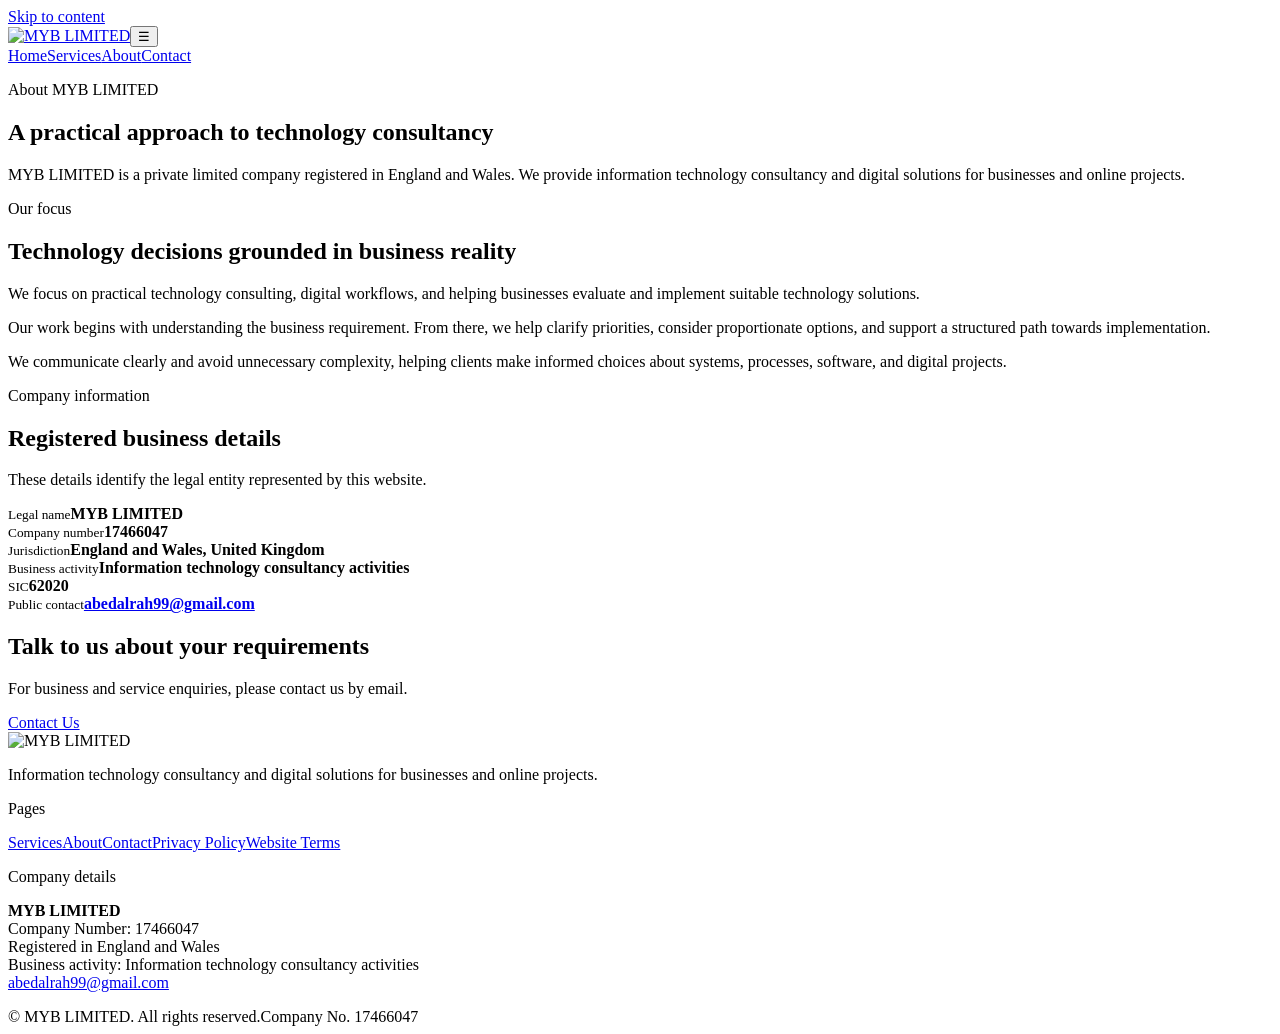
==== about.html @ 1110cd2f "Add MYB LIMITED website pages" ====
<!doctype html><html lang="en"><head><meta charset="utf-8"><meta name="viewport" content="width=device-width,initial-scale=1"><title>About MYB LIMITED | UK IT Consultancy</title><meta name="description" content="MYB LIMITED is a private limited company registered in England and Wales, providing information technology consultancy and digital solutions."><meta name="theme-color" content="#172554"><link rel="canonical" href="https://moha66riu.github.io/myb-limited/about.html"><link rel="icon" href="assets/favicon.svg" type="image/svg+xml"><link rel="stylesheet" href="assets/styles.css"><meta property="og:type" content="website"><meta property="og:title" content="About MYB LIMITED"><meta property="og:description" content="A UK-registered information technology consultancy focused on practical digital solutions."><meta property="og:url" content="https://moha66riu.github.io/myb-limited/about.html"><meta property="og:image" content="https://moha66riu.github.io/myb-limited/assets/og-image.svg"></head><body>
<a class="skip-link" href="#main">Skip to content</a><header class="site-header"><div class="container nav-wrap"><a class="brand" href="index.html" aria-label="MYB LIMITED home"><img src="assets/logo.svg" alt="MYB LIMITED"></a><button class="menu-toggle" type="button" aria-controls="site-navigation" aria-expanded="false" aria-label="Open navigation">☰</button><nav class="site-nav" id="site-navigation" aria-label="Primary navigation"><a href="index.html">Home</a><a href="services.html">Services</a><a href="about.html" aria-current="page">About</a><a class="nav-cta" href="contact.html">Contact</a></nav></div></header>
<main id="main"><section class="page-hero"><div class="container"><p class="eyebrow">About MYB LIMITED</p><h1>A practical approach to technology consultancy</h1><p class="lead">MYB LIMITED is a private limited company registered in England and Wales. We provide information technology consultancy and digital solutions for businesses and online projects.</p></div></section><section class="section"><div class="container split"><div><p class="eyebrow">Our focus</p><h2>Technology decisions grounded in business reality</h2></div><div class="split-copy"><p>We focus on practical technology consulting, digital workflows, and helping businesses evaluate and implement suitable technology solutions.</p><p>Our work begins with understanding the business requirement. From there, we help clarify priorities, consider proportionate options, and support a structured path towards implementation.</p><p>We communicate clearly and avoid unnecessary complexity, helping clients make informed choices about systems, processes, software, and digital projects.</p></div></div></section><section class="section soft"><div class="container"><div class="section-head"><div><p class="eyebrow">Company information</p><h2>Registered business details</h2></div><p>These details identify the legal entity represented by this website.</p></div><div class="company-facts"><div class="fact"><small>Legal name</small><strong>MYB LIMITED</strong></div><div class="fact"><small>Company number</small><strong>17466047</strong></div><div class="fact"><small>Jurisdiction</small><strong>England and Wales, United Kingdom</strong></div><div class="fact"><small>Business activity</small><strong>Information technology consultancy activities</strong></div><div class="fact"><small>SIC</small><strong>62020</strong></div><div class="fact"><small>Public contact</small><strong><a href="mailto:abedalrah99@gmail.com">abedalrah99@gmail.com</a></strong></div></div></div></section><section class="section"><div class="container"><div class="cta-band"><div><h2>Talk to us about your requirements</h2><p>For business and service enquiries, please contact us by email.</p></div><a class="button" href="contact.html">Contact Us</a></div></div></section></main>
<footer class="site-footer"><div class="container"><div class="footer-grid"><div><img class="footer-logo" src="assets/logo.svg" alt="MYB LIMITED"><p class="footer-copy">Information technology consultancy and digital solutions for businesses and online projects.</p></div><div><p class="footer-title">Pages</p><nav class="footer-links"><a href="services.html">Services</a><a href="about.html">About</a><a href="contact.html">Contact</a><a href="privacy.html">Privacy Policy</a><a href="terms.html">Website Terms</a></nav></div><div><p class="footer-title">Company details</p><p class="footer-details"><strong>MYB LIMITED</strong><br>Company Number: 17466047<br>Registered in England and Wales<br>Business activity: Information technology consultancy activities<br><a href="mailto:abedalrah99@gmail.com">abedalrah99@gmail.com</a></p></div></div><div class="footer-bottom"><span>© <span data-year></span> MYB LIMITED. All rights reserved.</span><span>Company No. 17466047</span></div></div></footer><script src="assets/site.js" defer></script></body></html>
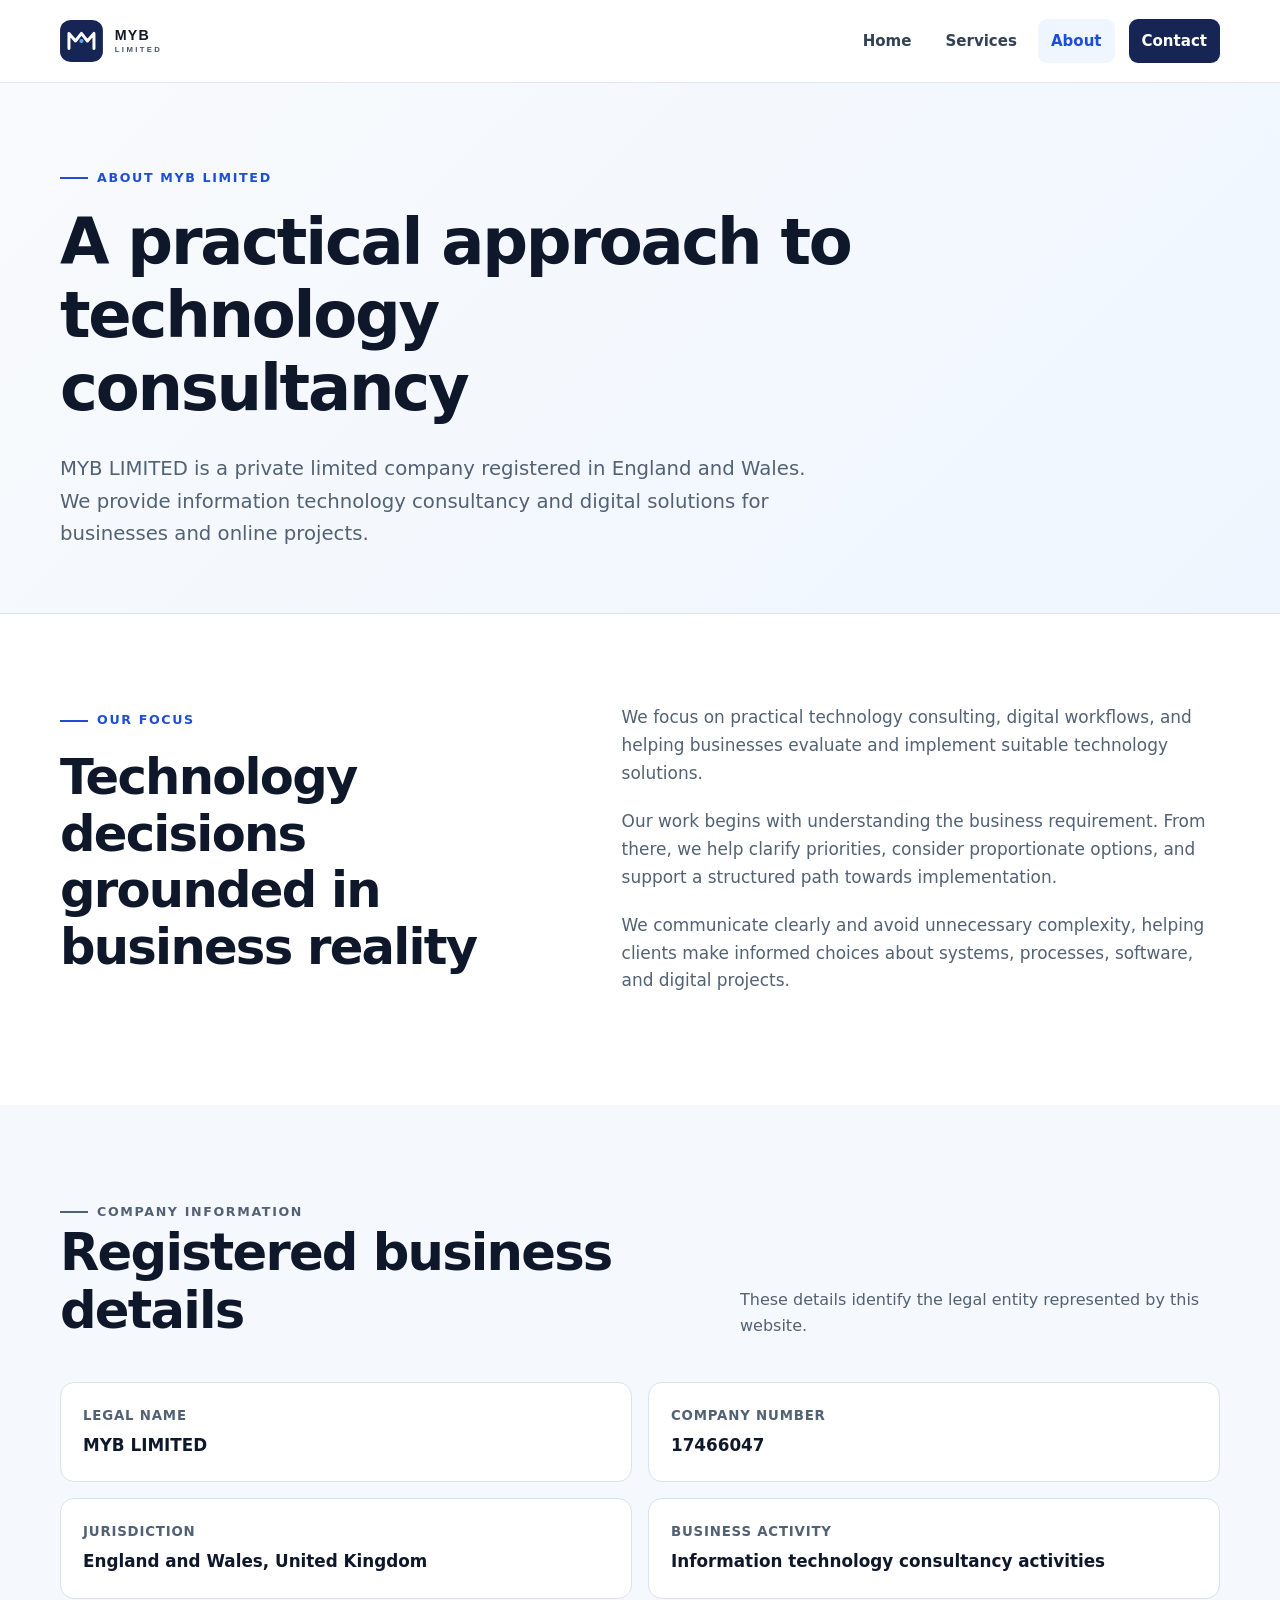
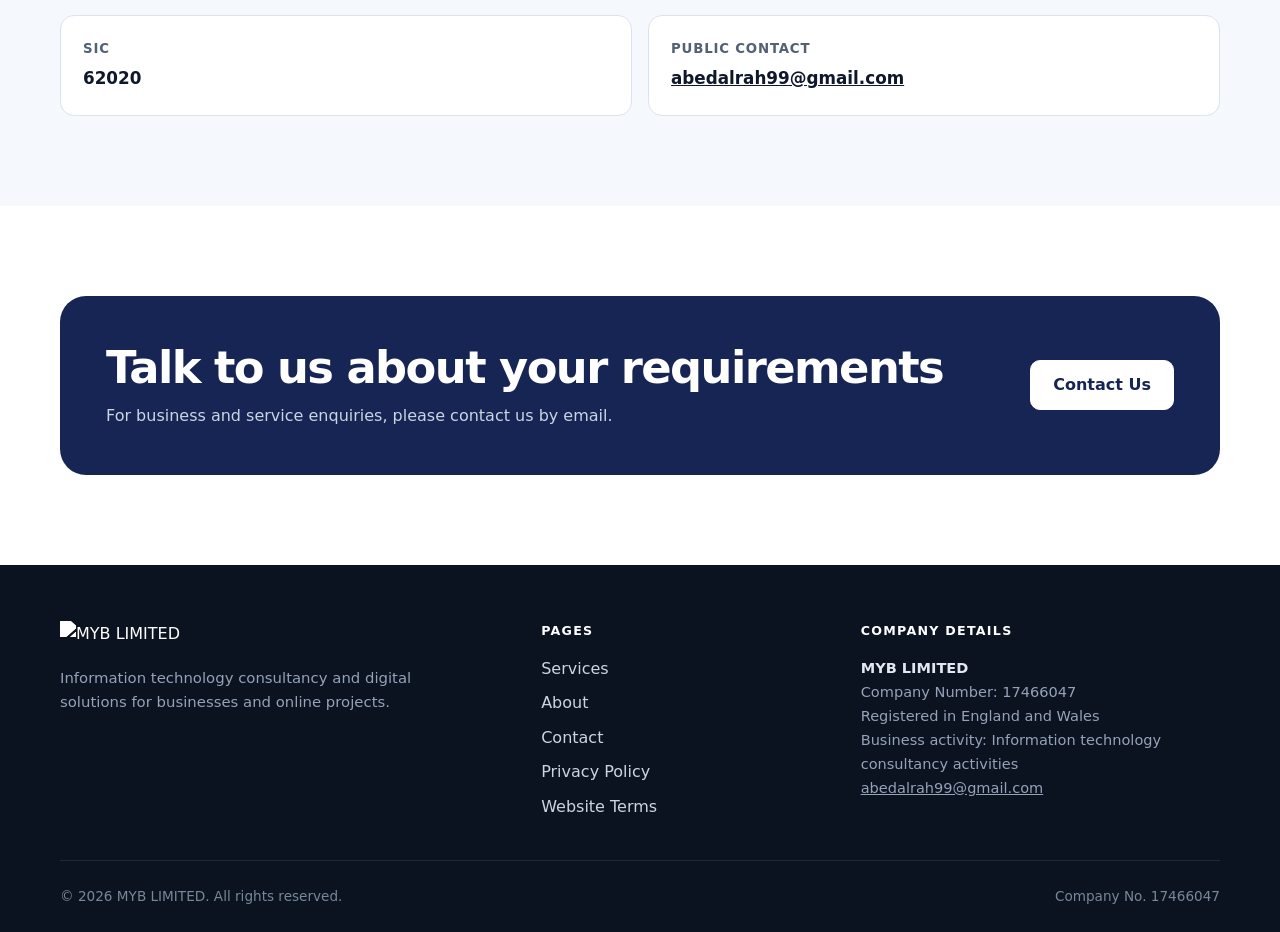
==== commit 88243723: "Refine MYB LIMITED brand presentation" ====
--- a/about.html
+++ b/about.html
@@ -1,4 +1,4 @@
 <!doctype html><html lang="en"><head><meta charset="utf-8"><meta name="viewport" content="width=device-width,initial-scale=1"><title>About MYB LIMITED | UK IT Consultancy</title><meta name="description" content="MYB LIMITED is a private limited company registered in England and Wales, providing information technology consultancy and digital solutions."><meta name="theme-color" content="#172554"><link rel="canonical" href="https://moha66riu.github.io/myb-limited/about.html"><link rel="icon" href="assets/favicon.svg" type="image/svg+xml"><link rel="stylesheet" href="assets/styles.css"><meta property="og:type" content="website"><meta property="og:title" content="About MYB LIMITED"><meta property="og:description" content="A UK-registered information technology consultancy focused on practical digital solutions."><meta property="og:url" content="https://moha66riu.github.io/myb-limited/about.html"><meta property="og:image" content="https://moha66riu.github.io/myb-limited/assets/og-image.svg"></head><body>
 <a class="skip-link" href="#main">Skip to content</a><header class="site-header"><div class="container nav-wrap"><a class="brand" href="index.html" aria-label="MYB LIMITED home"><img src="assets/logo.svg" alt="MYB LIMITED"></a><button class="menu-toggle" type="button" aria-controls="site-navigation" aria-expanded="false" aria-label="Open navigation">☰</button><nav class="site-nav" id="site-navigation" aria-label="Primary navigation"><a href="index.html">Home</a><a href="services.html">Services</a><a href="about.html" aria-current="page">About</a><a class="nav-cta" href="contact.html">Contact</a></nav></div></header>
 <main id="main"><section class="page-hero"><div class="container"><p class="eyebrow">About MYB LIMITED</p><h1>A practical approach to technology consultancy</h1><p class="lead">MYB LIMITED is a private limited company registered in England and Wales. We provide information technology consultancy and digital solutions for businesses and online projects.</p></div></section><section class="section"><div class="container split"><div><p class="eyebrow">Our focus</p><h2>Technology decisions grounded in business reality</h2></div><div class="split-copy"><p>We focus on practical technology consulting, digital workflows, and helping businesses evaluate and implement suitable technology solutions.</p><p>Our work begins with understanding the business requirement. From there, we help clarify priorities, consider proportionate options, and support a structured path towards implementation.</p><p>We communicate clearly and avoid unnecessary complexity, helping clients make informed choices about systems, processes, software, and digital projects.</p></div></div></section><section class="section soft"><div class="container"><div class="section-head"><div><p class="eyebrow">Company information</p><h2>Registered business details</h2></div><p>These details identify the legal entity represented by this website.</p></div><div class="company-facts"><div class="fact"><small>Legal name</small><strong>MYB LIMITED</strong></div><div class="fact"><small>Company number</small><strong>17466047</strong></div><div class="fact"><small>Jurisdiction</small><strong>England and Wales, United Kingdom</strong></div><div class="fact"><small>Business activity</small><strong>Information technology consultancy activities</strong></div><div class="fact"><small>SIC</small><strong>62020</strong></div><div class="fact"><small>Public contact</small><strong><a href="mailto:abedalrah99@gmail.com">abedalrah99@gmail.com</a></strong></div></div></div></section><section class="section"><div class="container"><div class="cta-band"><div><h2>Talk to us about your requirements</h2><p>For business and service enquiries, please contact us by email.</p></div><a class="button" href="contact.html">Contact Us</a></div></div></section></main>
-<footer class="site-footer"><div class="container"><div class="footer-grid"><div><img class="footer-logo" src="assets/logo.svg" alt="MYB LIMITED"><p class="footer-copy">Information technology consultancy and digital solutions for businesses and online projects.</p></div><div><p class="footer-title">Pages</p><nav class="footer-links"><a href="services.html">Services</a><a href="about.html">About</a><a href="contact.html">Contact</a><a href="privacy.html">Privacy Policy</a><a href="terms.html">Website Terms</a></nav></div><div><p class="footer-title">Company details</p><p class="footer-details"><strong>MYB LIMITED</strong><br>Company Number: 17466047<br>Registered in England and Wales<br>Business activity: Information technology consultancy activities<br><a href="mailto:abedalrah99@gmail.com">abedalrah99@gmail.com</a></p></div></div><div class="footer-bottom"><span>© <span data-year></span> MYB LIMITED. All rights reserved.</span><span>Company No. 17466047</span></div></div></footer><script src="assets/site.js" defer></script></body></html>
+<footer class="site-footer"><div class="container"><div class="footer-grid"><div><img class="footer-logo" src="assets/logo-light.svg" alt="MYB LIMITED"><p class="footer-copy">Information technology consultancy and digital solutions for businesses and online projects.</p></div><div><p class="footer-title">Pages</p><nav class="footer-links"><a href="services.html">Services</a><a href="about.html">About</a><a href="contact.html">Contact</a><a href="privacy.html">Privacy Policy</a><a href="terms.html">Website Terms</a></nav></div><div><p class="footer-title">Company details</p><p class="footer-details"><strong>MYB LIMITED</strong><br>Company Number: 17466047<br>Registered in England and Wales<br>Business activity: Information technology consultancy activities<br><a href="mailto:abedalrah99@gmail.com">abedalrah99@gmail.com</a></p></div></div><div class="footer-bottom"><span>© <span data-year></span> MYB LIMITED. All rights reserved.</span><span>Company No. 17466047</span></div></div></footer><script src="assets/site.js" defer></script></body></html>
--- a/assets/styles.css
+++ b/assets/styles.css
@@ -0,0 +1,177 @@
+:root {
+  --ink: #0f172a;
+  --muted: #526174;
+  --line: #dbe3ee;
+  --soft: #f5f8fc;
+  --brand: #1d4ed8;
+  --brand-dark: #172554;
+  --brand-light: #dbeafe;
+  --white: #fff;
+  --radius: 20px;
+  --shadow: 0 22px 55px rgba(15, 23, 42, .09);
+  --max: 1160px;
+}
+
+* { box-sizing: border-box; }
+html { scroll-behavior: smooth; }
+body {
+  margin: 0;
+  color: var(--ink);
+  background: var(--white);
+  font-family: Inter, ui-sans-serif, system-ui, -apple-system, BlinkMacSystemFont, "Segoe UI", sans-serif;
+  line-height: 1.65;
+  -webkit-font-smoothing: antialiased;
+}
+a { color: inherit; }
+img, svg { display: block; max-width: 100%; }
+.container { width: min(calc(100% - 40px), var(--max)); margin-inline: auto; }
+.skip-link { position: fixed; top: 10px; left: 10px; z-index: 100; padding: 10px 14px; color: #fff; background: var(--brand-dark); border-radius: 8px; transform: translateY(-150%); }
+.skip-link:focus { transform: none; }
+
+.site-header { position: sticky; top: 0; z-index: 50; background: rgba(255,255,255,.94); border-bottom: 1px solid rgba(219,227,238,.8); backdrop-filter: blur(16px); }
+.nav-wrap { min-height: 82px; display: flex; align-items: center; justify-content: space-between; gap: 28px; }
+.brand { display: inline-flex; align-items: center; text-decoration: none; }
+.brand img { width: 250px; height: auto; }
+.site-nav { display: flex; align-items: center; gap: 8px; }
+.site-nav a { padding: 10px 13px; color: #334155; text-decoration: none; font-size: .94rem; font-weight: 650; border-radius: 9px; }
+.site-nav a:hover, .site-nav a[aria-current="page"] { color: var(--brand); background: #eff6ff; }
+.site-nav .nav-cta { margin-left: 6px; color: #fff; background: var(--brand-dark); }
+.site-nav .nav-cta:hover, .site-nav .nav-cta[aria-current="page"] { color: #fff; background: var(--brand); }
+.menu-toggle { display: none; width: 44px; height: 44px; border: 1px solid var(--line); background: #fff; border-radius: 10px; font: inherit; font-size: 1.3rem; cursor: pointer; }
+
+.hero { overflow: hidden; padding: 96px 0 82px; background: linear-gradient(135deg, #fff 30%, #f4f7ff 100%); }
+.hero-grid { display: grid; grid-template-columns: 1.16fr .84fr; gap: 72px; align-items: center; }
+.eyebrow { display: inline-flex; align-items: center; gap: 9px; margin: 0 0 18px; color: var(--brand); font-size: .79rem; font-weight: 800; letter-spacing: .13em; text-transform: uppercase; }
+.eyebrow::before { content: ""; width: 28px; height: 2px; background: currentColor; }
+h1, h2, h3 { margin: 0; line-height: 1.14; letter-spacing: -.035em; }
+h1 { max-width: 820px; font-size: clamp(2.8rem, 6vw, 5.2rem); }
+.hero h1 span { display: block; margin-top: 12px; color: var(--brand); font-size: .57em; letter-spacing: -.02em; }
+.lead { max-width: 700px; margin: 28px 0 0; color: var(--muted); font-size: clamp(1.05rem, 1.8vw, 1.23rem); }
+.actions { display: flex; flex-wrap: wrap; gap: 14px; margin-top: 34px; }
+.button { display: inline-flex; align-items: center; justify-content: center; min-height: 50px; padding: 0 22px; border: 1px solid var(--brand-dark); color: #fff; background: var(--brand-dark); border-radius: 10px; text-decoration: none; font-weight: 750; cursor: pointer; }
+.button:hover { background: var(--brand); border-color: var(--brand); }
+.button.secondary { color: var(--ink); background: #fff; border-color: var(--line); }
+.button.secondary:hover { color: var(--brand); border-color: #93b4ec; }
+.hero-panel { position: relative; padding: 34px; background: var(--brand-dark); color: #fff; border-radius: 28px; box-shadow: var(--shadow); }
+.hero-panel::after { content: ""; position: absolute; inset: -16px 16px 16px -16px; z-index: -1; border: 1px solid #bfdbfe; border-radius: 28px; }
+.signal { display: grid; grid-template-columns: repeat(3, 1fr); gap: 10px; margin-bottom: 32px; }
+.signal span { height: 7px; border-radius: 999px; background: #3b82f6; }
+.signal span:nth-child(2) { background: #93c5fd; }
+.signal span:nth-child(3) { background: #fff; }
+.hero-panel h2 { max-width: 360px; font-size: 1.85rem; }
+.hero-panel p { margin: 18px 0 0; color: #cbd5e1; }
+.focus-list { display: grid; gap: 1px; margin-top: 28px; border: 1px solid rgba(255,255,255,.14); border-radius: 13px; overflow: hidden; }
+.focus-list div { display: flex; justify-content: space-between; gap: 12px; padding: 15px 17px; background: rgba(255,255,255,.055); }
+.focus-list span:last-child { color: #93c5fd; }
+
+.trust-strip { border-block: 1px solid var(--line); background: #fff; }
+.trust-grid { display: grid; grid-template-columns: repeat(3, 1fr); }
+.trust-item { padding: 26px 34px; border-right: 1px solid var(--line); }
+.trust-item:first-child { padding-left: 0; }
+.trust-item:last-child { border: 0; }
+.trust-item strong { display: block; font-size: .8rem; letter-spacing: .08em; text-transform: uppercase; }
+.trust-item span { color: var(--muted); font-size: .95rem; }
+
+.section { padding: 90px 0; }
+.section.soft { background: var(--soft); }
+.section-head { display: flex; justify-content: space-between; align-items: end; gap: 36px; margin-bottom: 42px; }
+.section-head h2 { max-width: 660px; font-size: clamp(2rem, 4vw, 3.2rem); }
+.section-head p { max-width: 480px; margin: 0; color: var(--muted); }
+.cards { display: grid; grid-template-columns: repeat(3, 1fr); gap: 20px; }
+.card { padding: 30px; background: #fff; border: 1px solid var(--line); border-radius: var(--radius); transition: transform .2s ease, box-shadow .2s ease; }
+.card:hover { transform: translateY(-3px); box-shadow: var(--shadow); }
+.card-icon { display: grid; place-items: center; width: 46px; height: 46px; margin-bottom: 25px; color: var(--brand); background: var(--brand-light); border-radius: 12px; font-size: 1.1rem; font-weight: 900; }
+.card h3 { font-size: 1.25rem; }
+.card p { margin: 12px 0 0; color: var(--muted); }
+.split { display: grid; grid-template-columns: .9fr 1.1fr; gap: 72px; align-items: start; }
+.split h2 { font-size: clamp(2rem, 4vw, 3.1rem); }
+.split-copy > p { margin: 0 0 20px; color: var(--muted); font-size: 1.06rem; }
+.principles { display: grid; gap: 14px; margin-top: 28px; }
+.principle { display: grid; grid-template-columns: 38px 1fr; gap: 15px; align-items: start; padding: 18px; border: 1px solid var(--line); border-radius: 14px; }
+.principle b { display: grid; place-items: center; width: 34px; height: 34px; color: var(--brand); background: #eff6ff; border-radius: 9px; }
+.principle strong { display: block; margin-bottom: 3px; }
+.principle span { color: var(--muted); font-size: .93rem; }
+.cta-band { display: flex; align-items: center; justify-content: space-between; gap: 32px; padding: 46px; color: #fff; background: var(--brand-dark); border-radius: 26px; }
+.cta-band h2 { font-size: clamp(1.8rem, 4vw, 2.8rem); }
+.cta-band p { margin: 10px 0 0; color: #cbd5e1; }
+.cta-band .button { color: var(--brand-dark); background: #fff; border-color: #fff; white-space: nowrap; }
+
+.page-hero { padding: 78px 0 62px; background: linear-gradient(135deg, #f8fafc, #eff6ff); border-bottom: 1px solid var(--line); }
+.page-hero h1 { max-width: 800px; font-size: clamp(2.5rem, 5vw, 4.3rem); }
+.page-hero .lead { max-width: 760px; }
+.service-detail { display: grid; grid-template-columns: 1fr 2fr; gap: 30px; padding: 32px 0; border-top: 1px solid var(--line); }
+.service-detail h2 { font-size: 1.45rem; }
+.service-detail p { margin: 0; color: var(--muted); }
+.company-facts { display: grid; grid-template-columns: repeat(2, 1fr); gap: 16px; margin-top: 32px; }
+.fact { padding: 22px; background: #fff; border: 1px solid var(--line); border-radius: 14px; }
+.fact small { display: block; margin-bottom: 5px; color: var(--muted); font-weight: 700; text-transform: uppercase; letter-spacing: .06em; }
+.fact strong { font-size: 1.05rem; }
+
+.contact-grid { display: grid; grid-template-columns: .8fr 1.2fr; gap: 48px; align-items: start; }
+.contact-card { padding: 30px; color: #fff; background: var(--brand-dark); border-radius: 20px; }
+.contact-card a { color: #bfdbfe; overflow-wrap: anywhere; }
+.contact-card p { color: #cbd5e1; }
+.contact-form { padding: 34px; border: 1px solid var(--line); border-radius: 20px; box-shadow: var(--shadow); }
+.form-grid { display: grid; grid-template-columns: 1fr 1fr; gap: 18px; }
+.field { display: grid; gap: 7px; }
+.field.full { grid-column: 1 / -1; }
+label { font-weight: 700; font-size: .92rem; }
+input, textarea { width: 100%; padding: 13px 14px; color: var(--ink); background: #fff; border: 1px solid #cbd5e1; border-radius: 9px; font: inherit; }
+textarea { min-height: 150px; resize: vertical; }
+input:focus, textarea:focus { outline: 3px solid #dbeafe; border-color: var(--brand); }
+.form-note { margin: 14px 0 0; color: var(--muted); font-size: .88rem; }
+.form-status { margin: 14px 0 0; color: var(--brand-dark); font-weight: 700; }
+
+.legal { max-width: 820px; }
+.legal h2 { margin: 36px 0 10px; font-size: 1.55rem; }
+.legal p, .legal li { color: var(--muted); }
+.legal a { color: var(--brand); }
+
+.site-footer { padding: 56px 0 25px; color: #cbd5e1; background: #0b1220; }
+.footer-grid { display: grid; grid-template-columns: 1.2fr .75fr 1fr; gap: 50px; padding-bottom: 40px; }
+.footer-logo { width: 210px; filter: brightness(0) invert(1); }
+.footer-copy { max-width: 380px; margin: 18px 0 0; color: #94a3b8; font-size: .93rem; }
+.footer-title { margin: 0 0 14px; color: #fff; font-size: .79rem; font-weight: 800; letter-spacing: .1em; text-transform: uppercase; }
+.footer-links { display: grid; gap: 8px; }
+.footer-links a { color: #cbd5e1; text-decoration: none; }
+.footer-links a:hover { color: #fff; }
+.footer-details { margin: 0; color: #94a3b8; font-size: .91rem; }
+.footer-details strong { color: #e2e8f0; }
+.footer-bottom { display: flex; justify-content: space-between; gap: 20px; padding-top: 24px; border-top: 1px solid #1e293b; color: #789; font-size: .85rem; }
+
+@media (max-width: 860px) {
+  .menu-toggle { display: inline-grid; place-items: center; }
+  .site-nav { display: none; position: absolute; top: 72px; left: 20px; right: 20px; padding: 12px; align-items: stretch; flex-direction: column; background: #fff; border: 1px solid var(--line); border-radius: 14px; box-shadow: var(--shadow); }
+  .site-nav.open { display: flex; }
+  .site-nav .nav-cta { margin-left: 0; text-align: center; }
+  .hero { padding-top: 68px; }
+  .hero-grid, .split, .contact-grid { grid-template-columns: 1fr; gap: 42px; }
+  .hero-panel { max-width: 610px; }
+  .section-head { display: block; }
+  .section-head p { margin-top: 18px; }
+  .cards { grid-template-columns: repeat(2, 1fr); }
+  .footer-grid { grid-template-columns: 1fr 1fr; }
+  .footer-grid > :first-child { grid-column: 1 / -1; }
+}
+
+@media (max-width: 590px) {
+  .container { width: min(calc(100% - 28px), var(--max)); }
+  .nav-wrap { min-height: 72px; }
+  .brand img { width: 205px; }
+  .hero, .section { padding-block: 64px; }
+  .page-hero { padding-block: 58px 46px; }
+  .trust-grid, .cards, .company-facts, .form-grid { grid-template-columns: 1fr; }
+  .trust-item, .trust-item:first-child { padding: 18px 0; border-right: 0; border-bottom: 1px solid var(--line); }
+  .trust-item:last-child { border-bottom: 0; }
+  .service-detail { grid-template-columns: 1fr; gap: 10px; }
+  .cta-band { align-items: flex-start; flex-direction: column; padding: 30px; }
+  .contact-form { padding: 24px; }
+  .footer-grid { grid-template-columns: 1fr; gap: 32px; }
+  .footer-grid > :first-child { grid-column: auto; }
+  .footer-bottom { flex-direction: column; }
+}
+
+@media (prefers-reduced-motion: reduce) {
+  html { scroll-behavior: auto; }
+  *, *::before, *::after { transition-duration: .01ms !important; }
+}
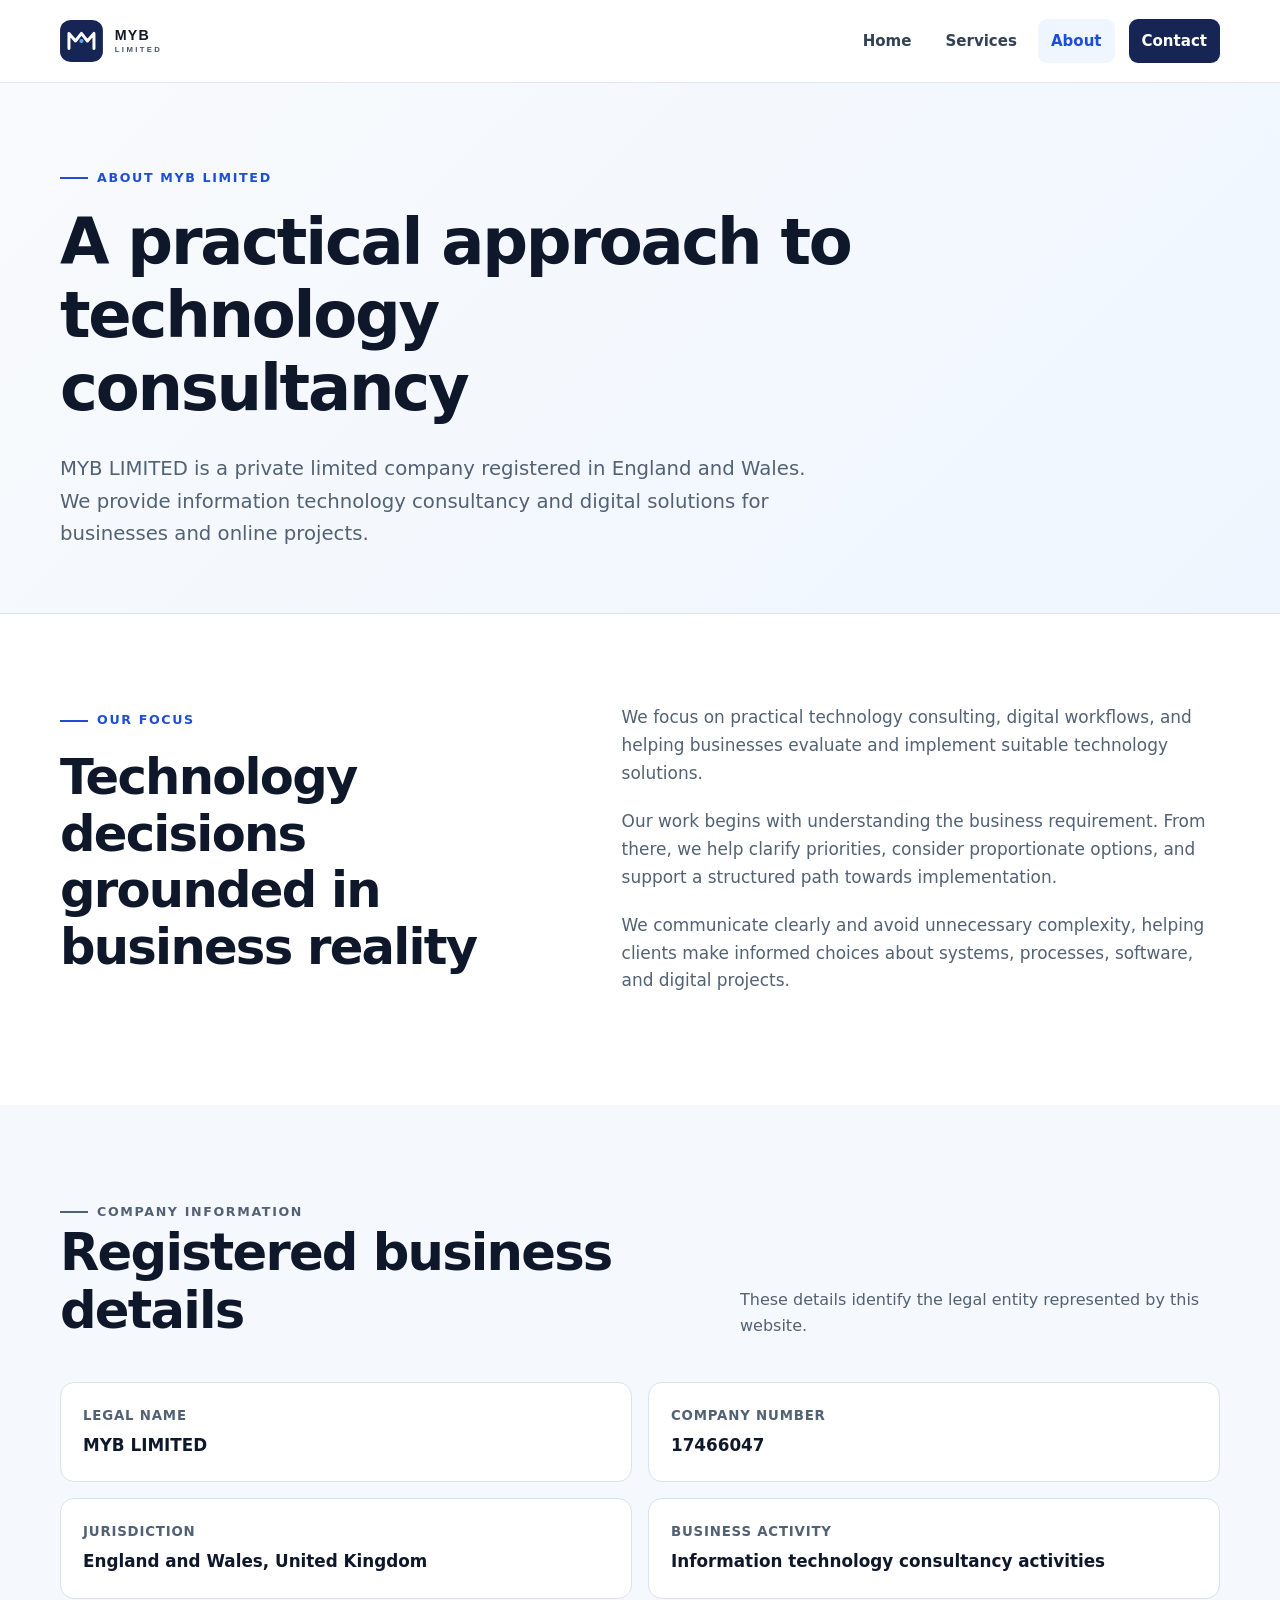
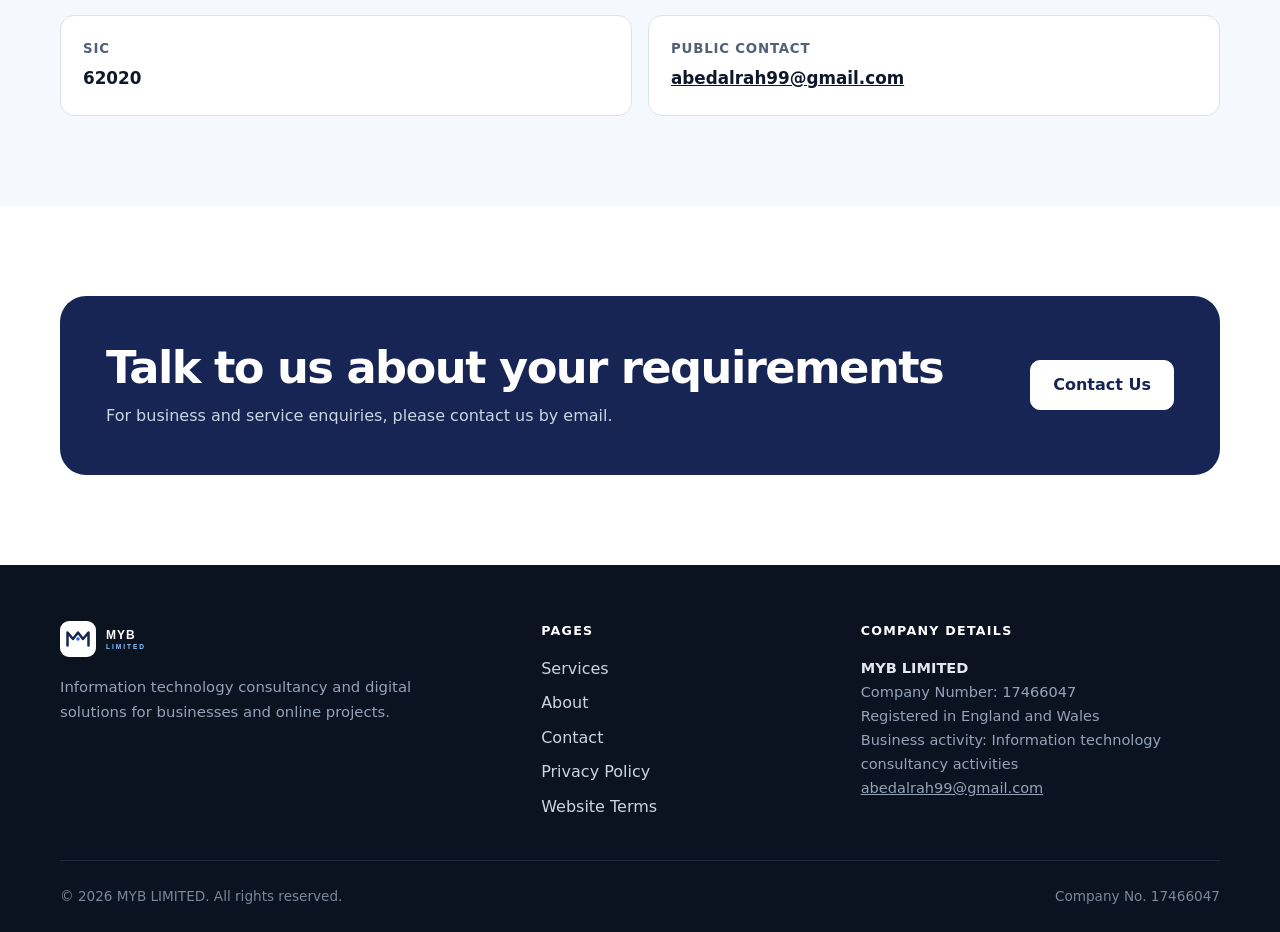
==== commit e13b6c27: "Configure myblimited.co.uk custom domain" ====
--- a/about.html
+++ b/about.html
@@ -1,4 +1,4 @@
-<!doctype html><html lang="en"><head><meta charset="utf-8"><meta name="viewport" content="width=device-width,initial-scale=1"><title>About MYB LIMITED | UK IT Consultancy</title><meta name="description" content="MYB LIMITED is a private limited company registered in England and Wales, providing information technology consultancy and digital solutions."><meta name="theme-color" content="#172554"><link rel="canonical" href="https://moha66riu.github.io/myb-limited/about.html"><link rel="icon" href="assets/favicon.svg" type="image/svg+xml"><link rel="stylesheet" href="assets/styles.css"><meta property="og:type" content="website"><meta property="og:title" content="About MYB LIMITED"><meta property="og:description" content="A UK-registered information technology consultancy focused on practical digital solutions."><meta property="og:url" content="https://moha66riu.github.io/myb-limited/about.html"><meta property="og:image" content="https://moha66riu.github.io/myb-limited/assets/og-image.svg"></head><body>
+<!doctype html><html lang="en"><head><meta charset="utf-8"><meta name="viewport" content="width=device-width,initial-scale=1"><title>About MYB LIMITED | UK IT Consultancy</title><meta name="description" content="MYB LIMITED is a private limited company registered in England and Wales, providing information technology consultancy and digital solutions."><meta name="theme-color" content="#172554"><link rel="canonical" href="https://myblimited.co.uk/about.html"><link rel="icon" href="assets/favicon.svg" type="image/svg+xml"><link rel="stylesheet" href="assets/styles.css"><meta property="og:type" content="website"><meta property="og:title" content="About MYB LIMITED"><meta property="og:description" content="A UK-registered information technology consultancy focused on practical digital solutions."><meta property="og:url" content="https://myblimited.co.uk/about.html"><meta property="og:image" content="https://myblimited.co.uk/assets/og-image.svg"></head><body>
 <a class="skip-link" href="#main">Skip to content</a><header class="site-header"><div class="container nav-wrap"><a class="brand" href="index.html" aria-label="MYB LIMITED home"><img src="assets/logo.svg" alt="MYB LIMITED"></a><button class="menu-toggle" type="button" aria-controls="site-navigation" aria-expanded="false" aria-label="Open navigation">☰</button><nav class="site-nav" id="site-navigation" aria-label="Primary navigation"><a href="index.html">Home</a><a href="services.html">Services</a><a href="about.html" aria-current="page">About</a><a class="nav-cta" href="contact.html">Contact</a></nav></div></header>
 <main id="main"><section class="page-hero"><div class="container"><p class="eyebrow">About MYB LIMITED</p><h1>A practical approach to technology consultancy</h1><p class="lead">MYB LIMITED is a private limited company registered in England and Wales. We provide information technology consultancy and digital solutions for businesses and online projects.</p></div></section><section class="section"><div class="container split"><div><p class="eyebrow">Our focus</p><h2>Technology decisions grounded in business reality</h2></div><div class="split-copy"><p>We focus on practical technology consulting, digital workflows, and helping businesses evaluate and implement suitable technology solutions.</p><p>Our work begins with understanding the business requirement. From there, we help clarify priorities, consider proportionate options, and support a structured path towards implementation.</p><p>We communicate clearly and avoid unnecessary complexity, helping clients make informed choices about systems, processes, software, and digital projects.</p></div></div></section><section class="section soft"><div class="container"><div class="section-head"><div><p class="eyebrow">Company information</p><h2>Registered business details</h2></div><p>These details identify the legal entity represented by this website.</p></div><div class="company-facts"><div class="fact"><small>Legal name</small><strong>MYB LIMITED</strong></div><div class="fact"><small>Company number</small><strong>17466047</strong></div><div class="fact"><small>Jurisdiction</small><strong>England and Wales, United Kingdom</strong></div><div class="fact"><small>Business activity</small><strong>Information technology consultancy activities</strong></div><div class="fact"><small>SIC</small><strong>62020</strong></div><div class="fact"><small>Public contact</small><strong><a href="mailto:abedalrah99@gmail.com">abedalrah99@gmail.com</a></strong></div></div></div></section><section class="section"><div class="container"><div class="cta-band"><div><h2>Talk to us about your requirements</h2><p>For business and service enquiries, please contact us by email.</p></div><a class="button" href="contact.html">Contact Us</a></div></div></section></main>
 <footer class="site-footer"><div class="container"><div class="footer-grid"><div><img class="footer-logo" src="assets/logo-light.svg" alt="MYB LIMITED"><p class="footer-copy">Information technology consultancy and digital solutions for businesses and online projects.</p></div><div><p class="footer-title">Pages</p><nav class="footer-links"><a href="services.html">Services</a><a href="about.html">About</a><a href="contact.html">Contact</a><a href="privacy.html">Privacy Policy</a><a href="terms.html">Website Terms</a></nav></div><div><p class="footer-title">Company details</p><p class="footer-details"><strong>MYB LIMITED</strong><br>Company Number: 17466047<br>Registered in England and Wales<br>Business activity: Information technology consultancy activities<br><a href="mailto:abedalrah99@gmail.com">abedalrah99@gmail.com</a></p></div></div><div class="footer-bottom"><span>© <span data-year></span> MYB LIMITED. All rights reserved.</span><span>Company No. 17466047</span></div></div></footer><script src="assets/site.js" defer></script></body></html>
--- a/assets/styles.css
+++ b/assets/styles.css
@@ -129,7 +129,7 @@
 
 .site-footer { padding: 56px 0 25px; color: #cbd5e1; background: #0b1220; }
 .footer-grid { display: grid; grid-template-columns: 1.2fr .75fr 1fr; gap: 50px; padding-bottom: 40px; }
-.footer-logo { width: 210px; filter: brightness(0) invert(1); }
+.footer-logo { width: 210px; }
 .footer-copy { max-width: 380px; margin: 18px 0 0; color: #94a3b8; font-size: .93rem; }
 .footer-title { margin: 0 0 14px; color: #fff; font-size: .79rem; font-weight: 800; letter-spacing: .1em; text-transform: uppercase; }
 .footer-links { display: grid; gap: 8px; }
